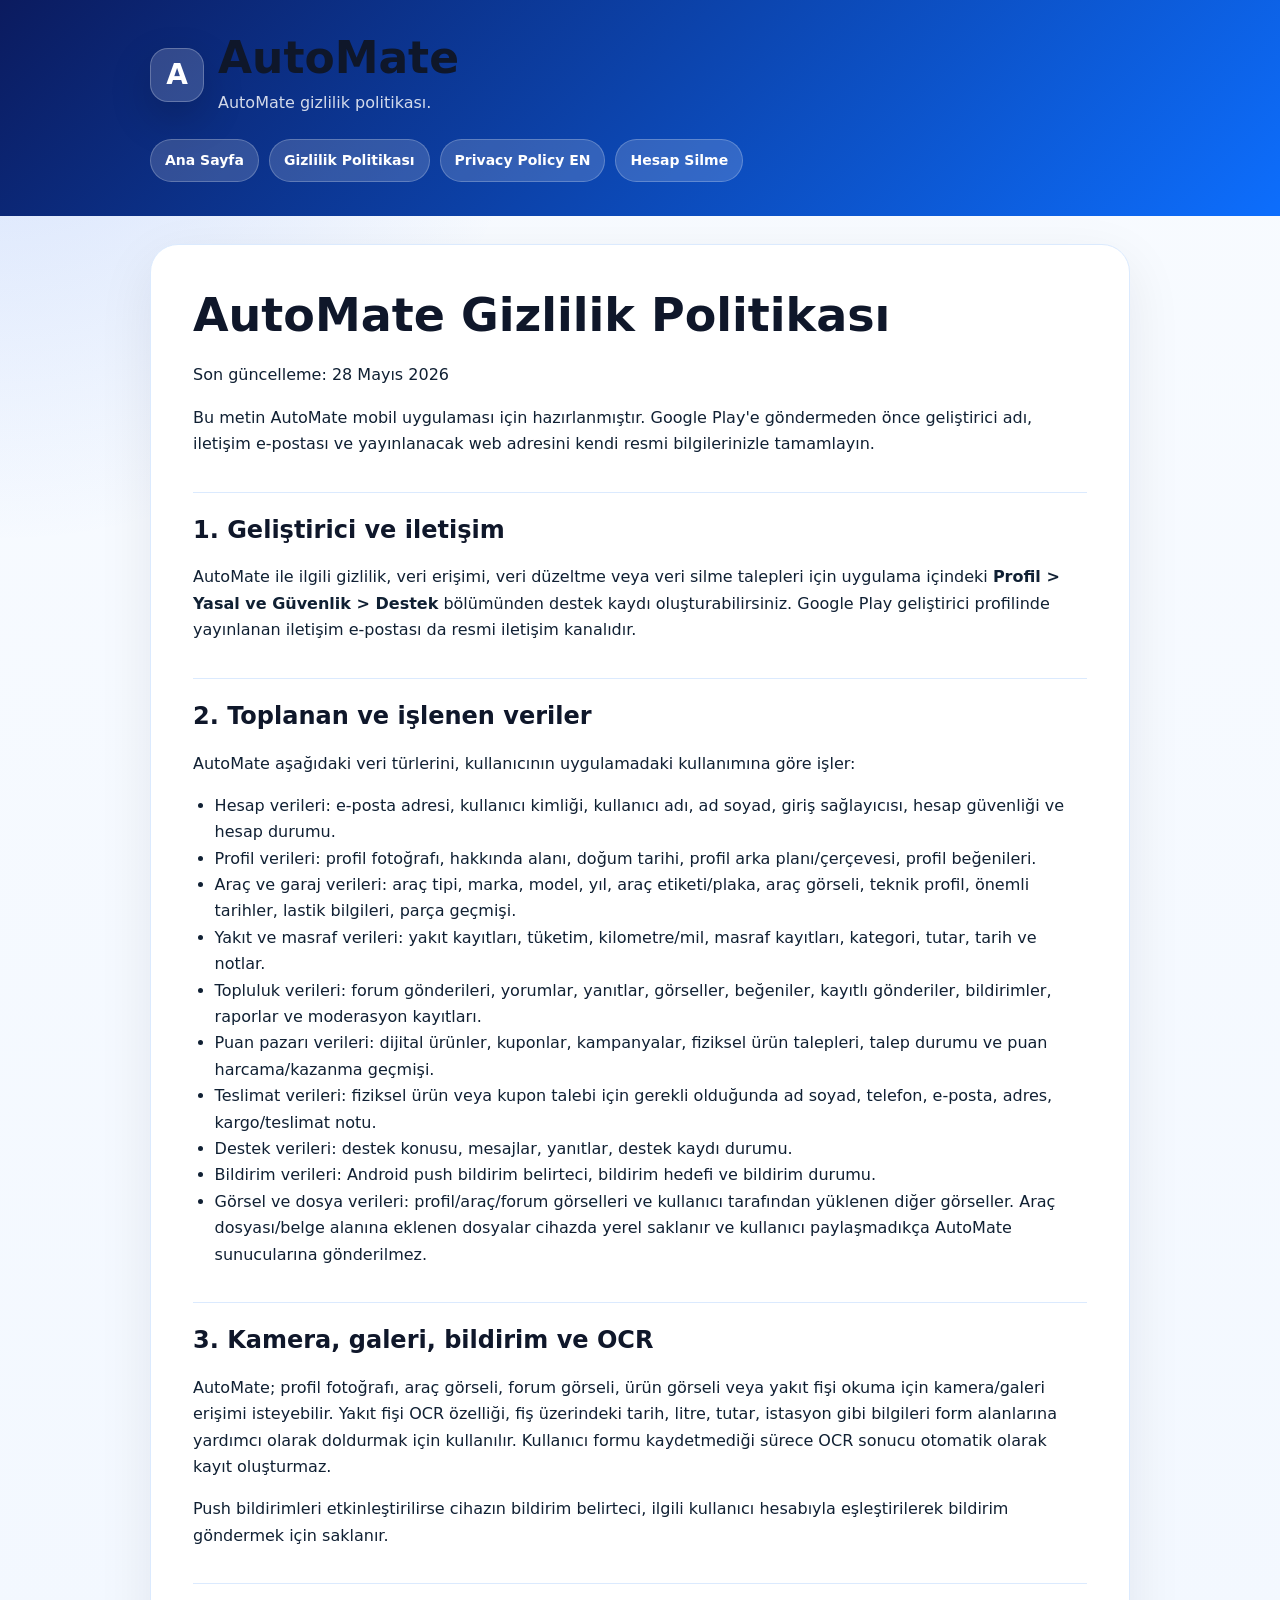
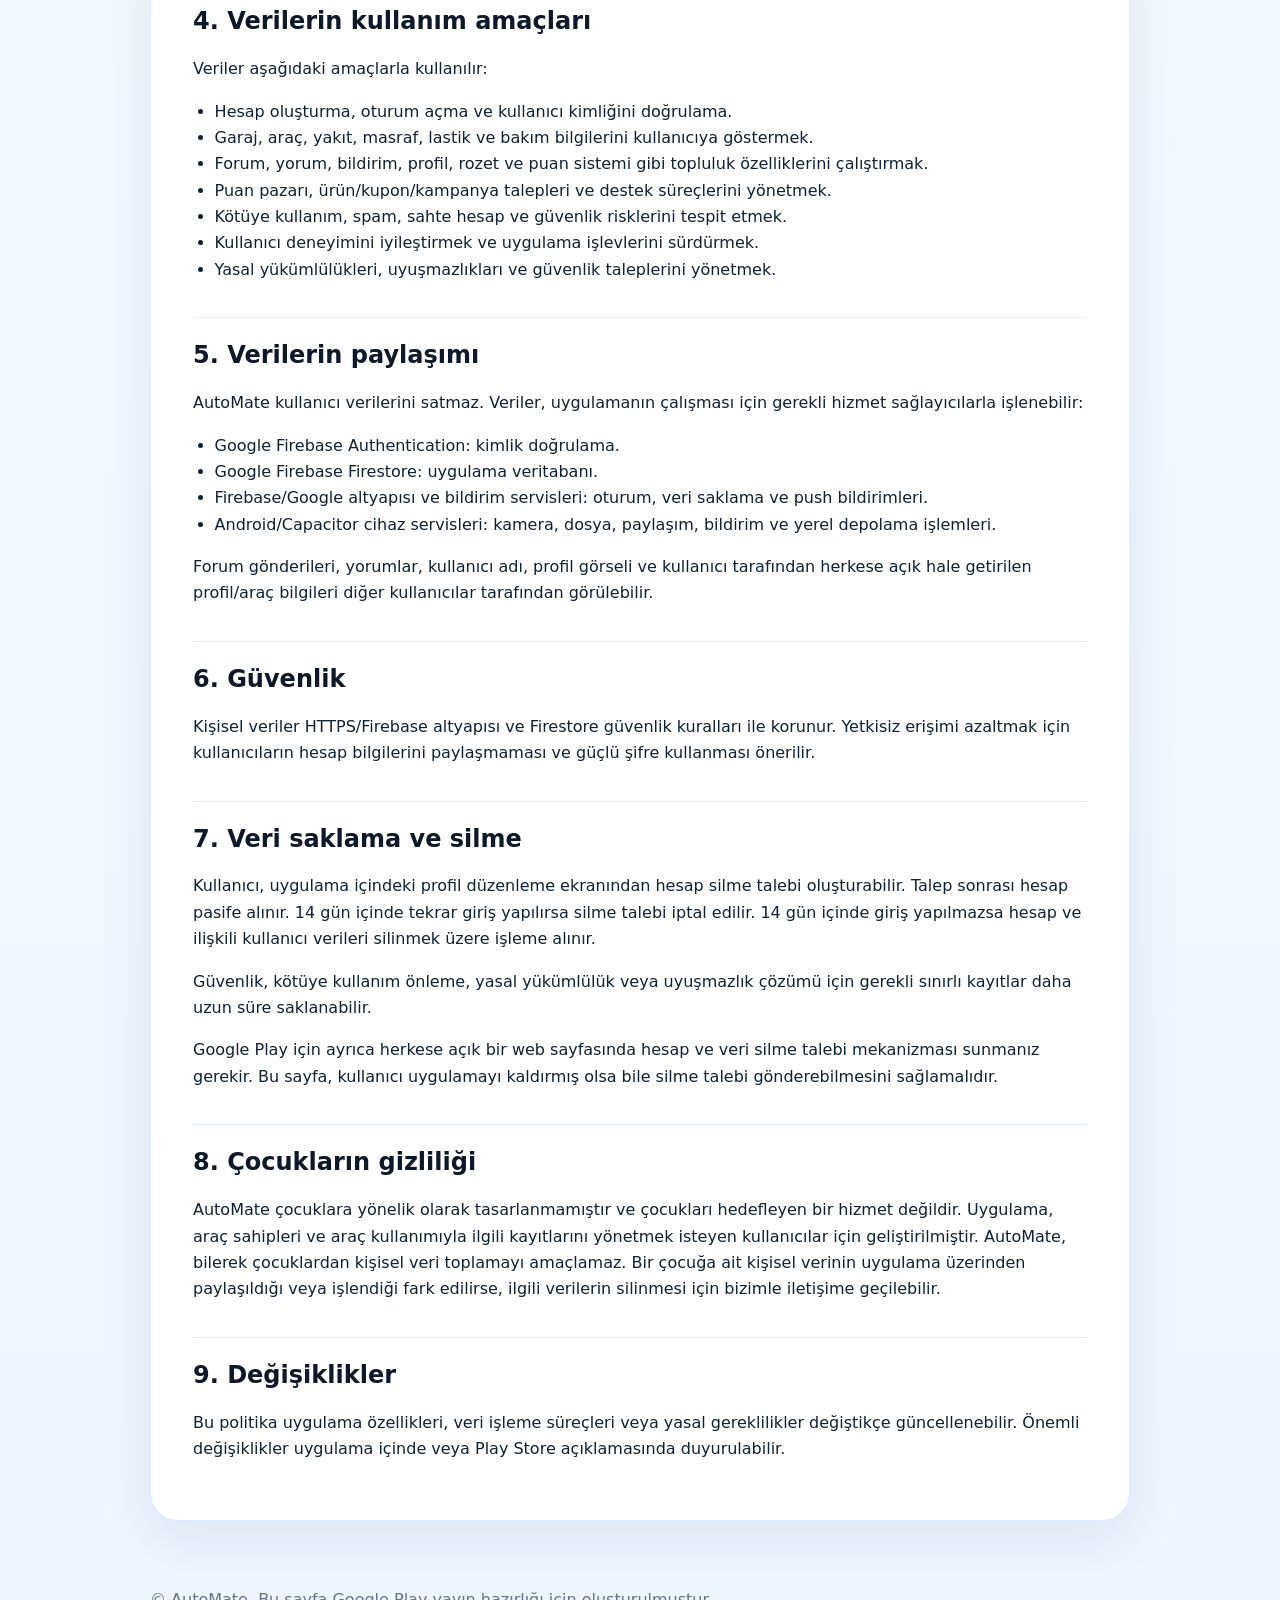
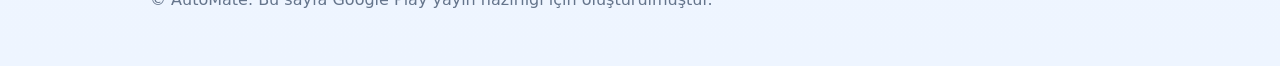
==== privacy-policy/index.html @ 296f17a2 "Add AutoMate legal pages" ====
<!doctype html>
<html lang="tr">
<head>
  <meta charset="utf-8">
  <meta name="viewport" content="width=device-width, initial-scale=1">
  <title>Gizlilik Politikası | AutoMate</title>
  <meta name="description" content="AutoMate gizlilik politikası.">
  <link rel="stylesheet" href="../assets/styles.css">
</head>
<body>
  <header class="site-header">
    <div class="header-inner">
      <div class="brand">
        <div class="logo">A</div>
        <div>
          <h1>AutoMate</h1>
          <p>AutoMate gizlilik politikası.</p>
        </div>
      </div>
      <nav aria-label="Site navigation">
        <a href="../">Ana Sayfa</a>
        <a href="../privacy-policy/">Gizlilik Politikası</a>
        <a href="../en/privacy-policy/">Privacy Policy EN</a>
        <a href="../account-deletion/">Hesap Silme</a>
      </nav>
    </div>
  </header>
  <main>
    <article class="card">
      <h1>AutoMate Gizlilik Politikası</h1>
<p>Son güncelleme: 28 Mayıs 2026</p>
<p>Bu metin AutoMate mobil uygulaması için hazırlanmıştır. Google Play&#x27;e göndermeden önce geliştirici adı, iletişim e-postası ve yayınlanacak web adresini kendi resmi bilgilerinizle tamamlayın.</p>
<h2>1. Geliştirici ve iletişim</h2>
<p>AutoMate ile ilgili gizlilik, veri erişimi, veri düzeltme veya veri silme talepleri için uygulama içindeki <strong>Profil &gt; Yasal ve Güvenlik &gt; Destek</strong> bölümünden destek kaydı oluşturabilirsiniz. Google Play geliştirici profilinde yayınlanan iletişim e-postası da resmi iletişim kanalıdır.</p>
<h2>2. Toplanan ve işlenen veriler</h2>
<p>AutoMate aşağıdaki veri türlerini, kullanıcının uygulamadaki kullanımına göre işler:</p>
<ul>
<li>Hesap verileri: e-posta adresi, kullanıcı kimliği, kullanıcı adı, ad soyad, giriş sağlayıcısı, hesap güvenliği ve hesap durumu.</li>
<li>Profil verileri: profil fotoğrafı, hakkında alanı, doğum tarihi, profil arka planı/çerçevesi, profil beğenileri.</li>
<li>Araç ve garaj verileri: araç tipi, marka, model, yıl, araç etiketi/plaka, araç görseli, teknik profil, önemli tarihler, lastik bilgileri, parça geçmişi.</li>
<li>Yakıt ve masraf verileri: yakıt kayıtları, tüketim, kilometre/mil, masraf kayıtları, kategori, tutar, tarih ve notlar.</li>
<li>Topluluk verileri: forum gönderileri, yorumlar, yanıtlar, görseller, beğeniler, kayıtlı gönderiler, bildirimler, raporlar ve moderasyon kayıtları.</li>
<li>Puan pazarı verileri: dijital ürünler, kuponlar, kampanyalar, fiziksel ürün talepleri, talep durumu ve puan harcama/kazanma geçmişi.</li>
<li>Teslimat verileri: fiziksel ürün veya kupon talebi için gerekli olduğunda ad soyad, telefon, e-posta, adres, kargo/teslimat notu.</li>
<li>Destek verileri: destek konusu, mesajlar, yanıtlar, destek kaydı durumu.</li>
<li>Bildirim verileri: Android push bildirim belirteci, bildirim hedefi ve bildirim durumu.</li>
<li>Görsel ve dosya verileri: profil/araç/forum görselleri ve kullanıcı tarafından yüklenen diğer görseller. Araç dosyası/belge alanına eklenen dosyalar cihazda yerel saklanır ve kullanıcı paylaşmadıkça AutoMate sunucularına gönderilmez.</li>
</ul>
<h2>3. Kamera, galeri, bildirim ve OCR</h2>
<p>AutoMate; profil fotoğrafı, araç görseli, forum görseli, ürün görseli veya yakıt fişi okuma için kamera/galeri erişimi isteyebilir. Yakıt fişi OCR özelliği, fiş üzerindeki tarih, litre, tutar, istasyon gibi bilgileri form alanlarına yardımcı olarak doldurmak için kullanılır. Kullanıcı formu kaydetmediği sürece OCR sonucu otomatik olarak kayıt oluşturmaz.</p>
<p>Push bildirimleri etkinleştirilirse cihazın bildirim belirteci, ilgili kullanıcı hesabıyla eşleştirilerek bildirim göndermek için saklanır.</p>
<h2>4. Verilerin kullanım amaçları</h2>
<p>Veriler aşağıdaki amaçlarla kullanılır:</p>
<ul>
<li>Hesap oluşturma, oturum açma ve kullanıcı kimliğini doğrulama.</li>
<li>Garaj, araç, yakıt, masraf, lastik ve bakım bilgilerini kullanıcıya göstermek.</li>
<li>Forum, yorum, bildirim, profil, rozet ve puan sistemi gibi topluluk özelliklerini çalıştırmak.</li>
<li>Puan pazarı, ürün/kupon/kampanya talepleri ve destek süreçlerini yönetmek.</li>
<li>Kötüye kullanım, spam, sahte hesap ve güvenlik risklerini tespit etmek.</li>
<li>Kullanıcı deneyimini iyileştirmek ve uygulama işlevlerini sürdürmek.</li>
<li>Yasal yükümlülükleri, uyuşmazlıkları ve güvenlik taleplerini yönetmek.</li>
</ul>
<h2>5. Verilerin paylaşımı</h2>
<p>AutoMate kullanıcı verilerini satmaz. Veriler, uygulamanın çalışması için gerekli hizmet sağlayıcılarla işlenebilir:</p>
<ul>
<li>Google Firebase Authentication: kimlik doğrulama.</li>
<li>Google Firebase Firestore: uygulama veritabanı.</li>
<li>Firebase/Google altyapısı ve bildirim servisleri: oturum, veri saklama ve push bildirimleri.</li>
<li>Android/Capacitor cihaz servisleri: kamera, dosya, paylaşım, bildirim ve yerel depolama işlemleri.</li>
</ul>
<p>Forum gönderileri, yorumlar, kullanıcı adı, profil görseli ve kullanıcı tarafından herkese açık hale getirilen profil/araç bilgileri diğer kullanıcılar tarafından görülebilir.</p>
<h2>6. Güvenlik</h2>
<p>Kişisel veriler HTTPS/Firebase altyapısı ve Firestore güvenlik kuralları ile korunur. Yetkisiz erişimi azaltmak için kullanıcıların hesap bilgilerini paylaşmaması ve güçlü şifre kullanması önerilir.</p>
<h2>7. Veri saklama ve silme</h2>
<p>Kullanıcı, uygulama içindeki profil düzenleme ekranından hesap silme talebi oluşturabilir. Talep sonrası hesap pasife alınır. 14 gün içinde tekrar giriş yapılırsa silme talebi iptal edilir. 14 gün içinde giriş yapılmazsa hesap ve ilişkili kullanıcı verileri silinmek üzere işleme alınır.</p>
<p>Güvenlik, kötüye kullanım önleme, yasal yükümlülük veya uyuşmazlık çözümü için gerekli sınırlı kayıtlar daha uzun süre saklanabilir.</p>
<p>Google Play için ayrıca herkese açık bir web sayfasında hesap ve veri silme talebi mekanizması sunmanız gerekir. Bu sayfa, kullanıcı uygulamayı kaldırmış olsa bile silme talebi gönderebilmesini sağlamalıdır.</p>
<h2>8. Çocukların gizliliği</h2>
<p>AutoMate çocuklara yönelik olarak tasarlanmamıştır ve çocukları hedefleyen bir hizmet değildir. Uygulama, araç sahipleri ve araç kullanımıyla ilgili kayıtlarını yönetmek isteyen kullanıcılar için geliştirilmiştir. AutoMate, bilerek çocuklardan kişisel veri toplamayı amaçlamaz. Bir çocuğa ait kişisel verinin uygulama üzerinden paylaşıldığı veya işlendiği fark edilirse, ilgili verilerin silinmesi için bizimle iletişime geçilebilir.</p>
<h2>9. Değişiklikler</h2>
<p>Bu politika uygulama özellikleri, veri işleme süreçleri veya yasal gereklilikler değiştikçe güncellenebilir. Önemli değişiklikler uygulama içinde veya Play Store açıklamasında duyurulabilir.</p>
    </article>
  </main>
  <footer>
    <p>© AutoMate. Bu sayfa Google Play yayın hazırlığı için oluşturulmuştur.</p>
  </footer>
</body>
</html>
---- assets/styles.css ----
/* AutoMate legal site */
:root {
  color-scheme: light;
  --bg: #eef5ff;
  --card: #ffffff;
  --text: #102033;
  --muted: #64748b;
  --blue: #0d6efd;
  --blue-dark: #0b1b5f;
  --line: #dbeafe;
}
* { box-sizing: border-box; }
body {
  margin: 0;
  font-family: Inter, ui-sans-serif, system-ui, -apple-system, BlinkMacSystemFont, "Segoe UI", sans-serif;
  background:
    radial-gradient(circle at top left, rgba(37, 99, 235, .18), transparent 34rem),
    linear-gradient(180deg, #f8fbff 0%, var(--bg) 100%);
  color: var(--text);
  line-height: 1.65;
}
.site-header {
  background: linear-gradient(135deg, var(--blue-dark), var(--blue));
  color: white;
  padding: 34px 20px;
}
.header-inner, main, footer {
  width: min(980px, calc(100% - 32px));
  margin: 0 auto;
}
.brand {
  display: flex;
  align-items: center;
  gap: 14px;
}
.logo {
  width: 54px;
  height: 54px;
  border-radius: 18px;
  display: grid;
  place-items: center;
  font-weight: 900;
  font-size: 28px;
  background: rgba(255,255,255,.16);
  border: 1px solid rgba(255,255,255,.24);
  box-shadow: 0 16px 42px rgba(0,0,0,.18);
}
.site-header h1 {
  margin: 0;
  font-size: clamp(28px, 4vw, 44px);
  line-height: 1.1;
}
.site-header p {
  margin: 8px 0 0;
  color: rgba(255,255,255,.82);
  max-width: 720px;
}
nav {
  margin-top: 22px;
  display: flex;
  flex-wrap: wrap;
  gap: 10px;
}
nav a, .button {
  display: inline-flex;
  align-items: center;
  justify-content: center;
  min-height: 40px;
  padding: 9px 14px;
  border-radius: 999px;
  background: rgba(255,255,255,.16);
  color: white;
  text-decoration: none;
  font-weight: 800;
  font-size: 14px;
  border: 1px solid rgba(255,255,255,.22);
}
main {
  padding: 28px 0;
}
.card {
  background: var(--card);
  border: 1px solid var(--line);
  border-radius: 28px;
  box-shadow: 0 18px 55px rgba(15, 23, 42, .08);
  padding: clamp(20px, 4vw, 42px);
}
.card h1:first-child {
  margin-top: 0;
}
h1, h2, h3 {
  line-height: 1.25;
  color: #0f172a;
}
h1 {
  font-size: clamp(30px, 5vw, 46px);
  margin: 0 0 18px;
}
h2 {
  font-size: 24px;
  margin-top: 34px;
  padding-top: 22px;
  border-top: 1px solid var(--line);
}
h3 {
  font-size: 18px;
  margin-top: 24px;
}
p, li {
  font-size: 16px;
}
ul, ol {
  padding-left: 1.35rem;
}
code {
  background: #eef2ff;
  border-radius: 7px;
  padding: 2px 6px;
}
.notice {
  border: 1px solid #bfdbfe;
  background: #eff6ff;
  color: #1e3a8a;
  padding: 14px 16px;
  border-radius: 18px;
  font-weight: 650;
  margin-bottom: 22px;
}
.link-grid {
  display: grid;
  grid-template-columns: repeat(auto-fit, minmax(220px, 1fr));
  gap: 16px;
  margin-top: 24px;
}
.link-card {
  display: block;
  background: white;
  border: 1px solid var(--line);
  border-radius: 22px;
  padding: 20px;
  text-decoration: none;
  color: var(--text);
  box-shadow: 0 12px 35px rgba(15, 23, 42, .06);
}
.link-card strong {
  display: block;
  color: #0f172a;
  font-size: 18px;
  margin-bottom: 6px;
}
.link-card span {
  color: var(--muted);
  font-size: 14px;
}
footer {
  padding: 22px 0 36px;
  color: var(--muted);
  font-size: 13px;
}
footer a { color: var(--blue); }
@media (max-width: 560px) {
  .site-header { padding-top: 26px; }
  .brand { align-items: flex-start; }
  nav a { width: 100%; }
  .card { border-radius: 22px; }
}
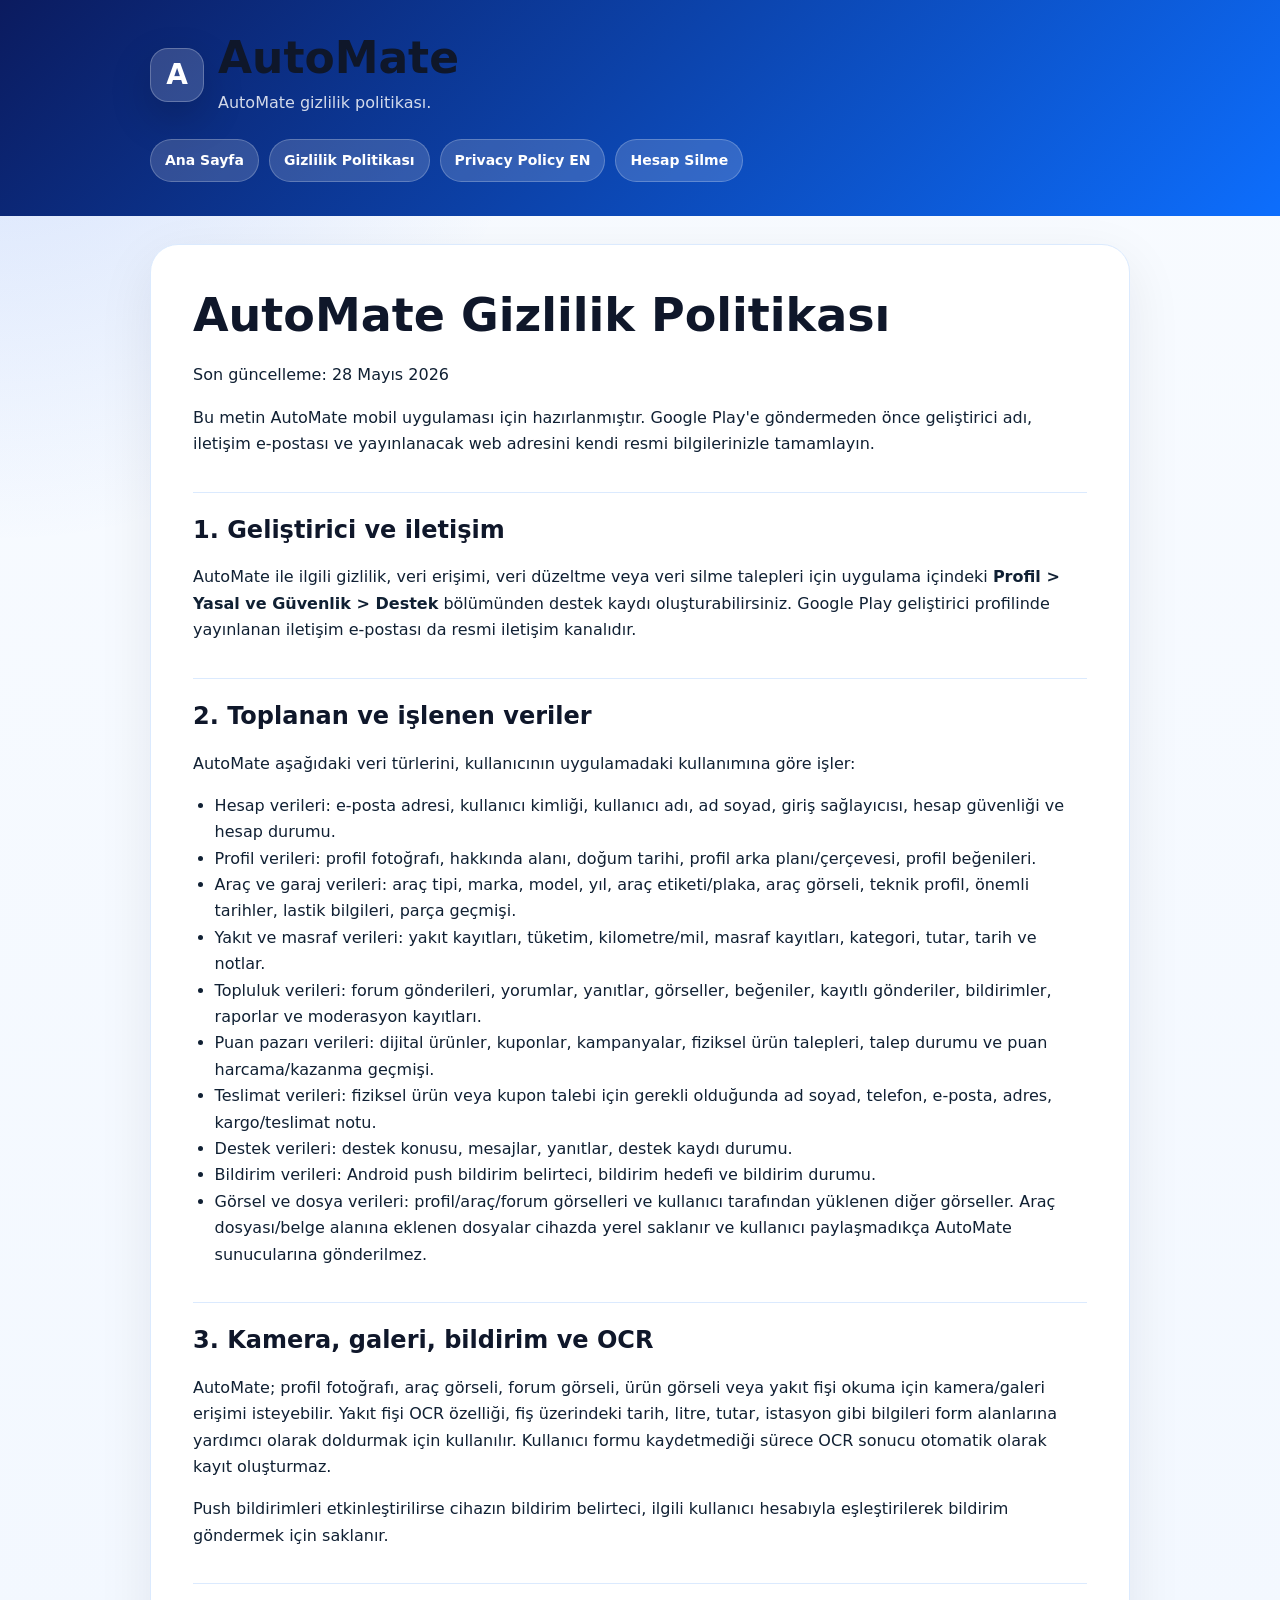
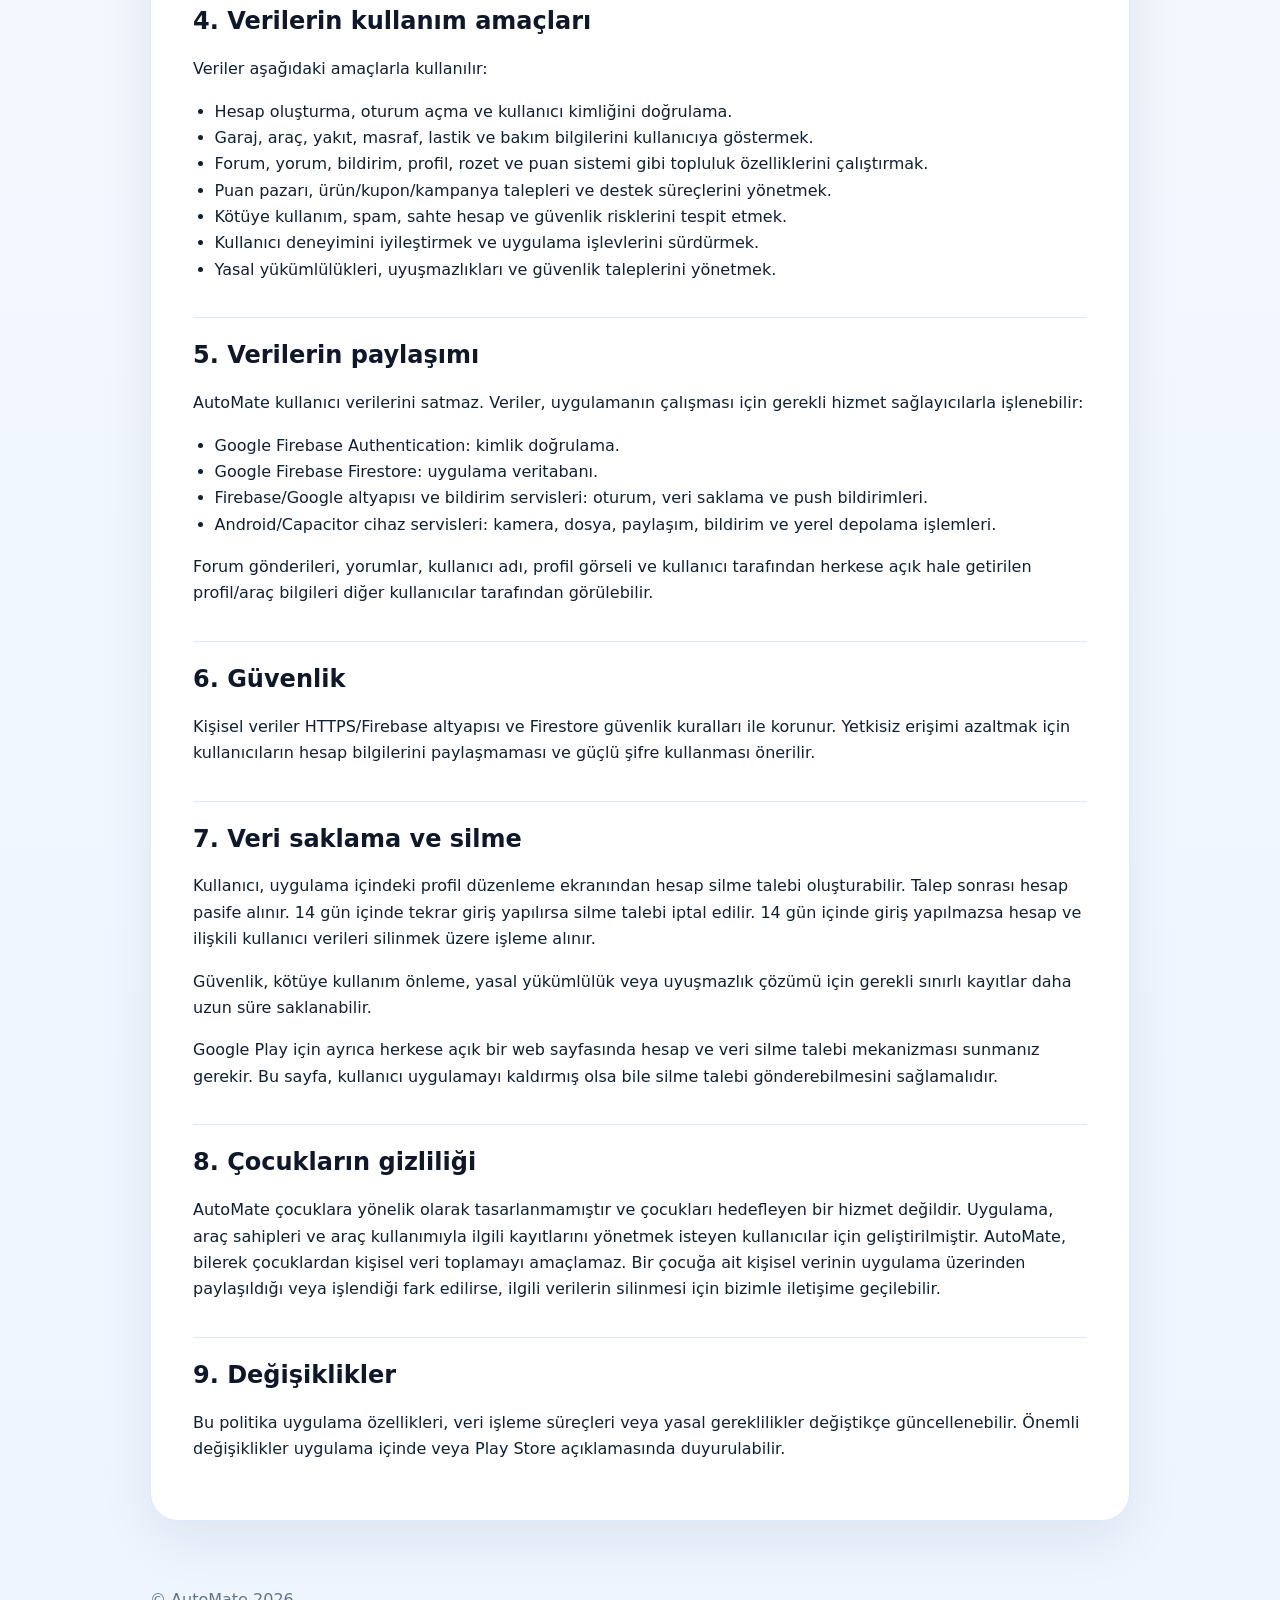
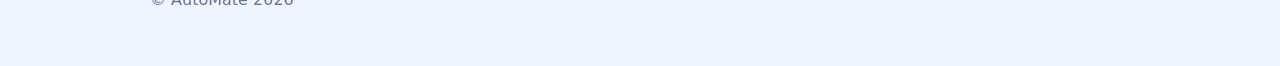
==== commit 8f3a1f7d: "update" ====
--- a/privacy-policy/index.html
+++ b/privacy-policy/index.html
@@ -82,7 +82,7 @@
     </article>
   </main>
   <footer>
-    <p>© AutoMate. Bu sayfa Google Play yayın hazırlığı için oluşturulmuştur.</p>
+    <p>© AutoMate 2026</p>
   </footer>
 </body>
 </html>
